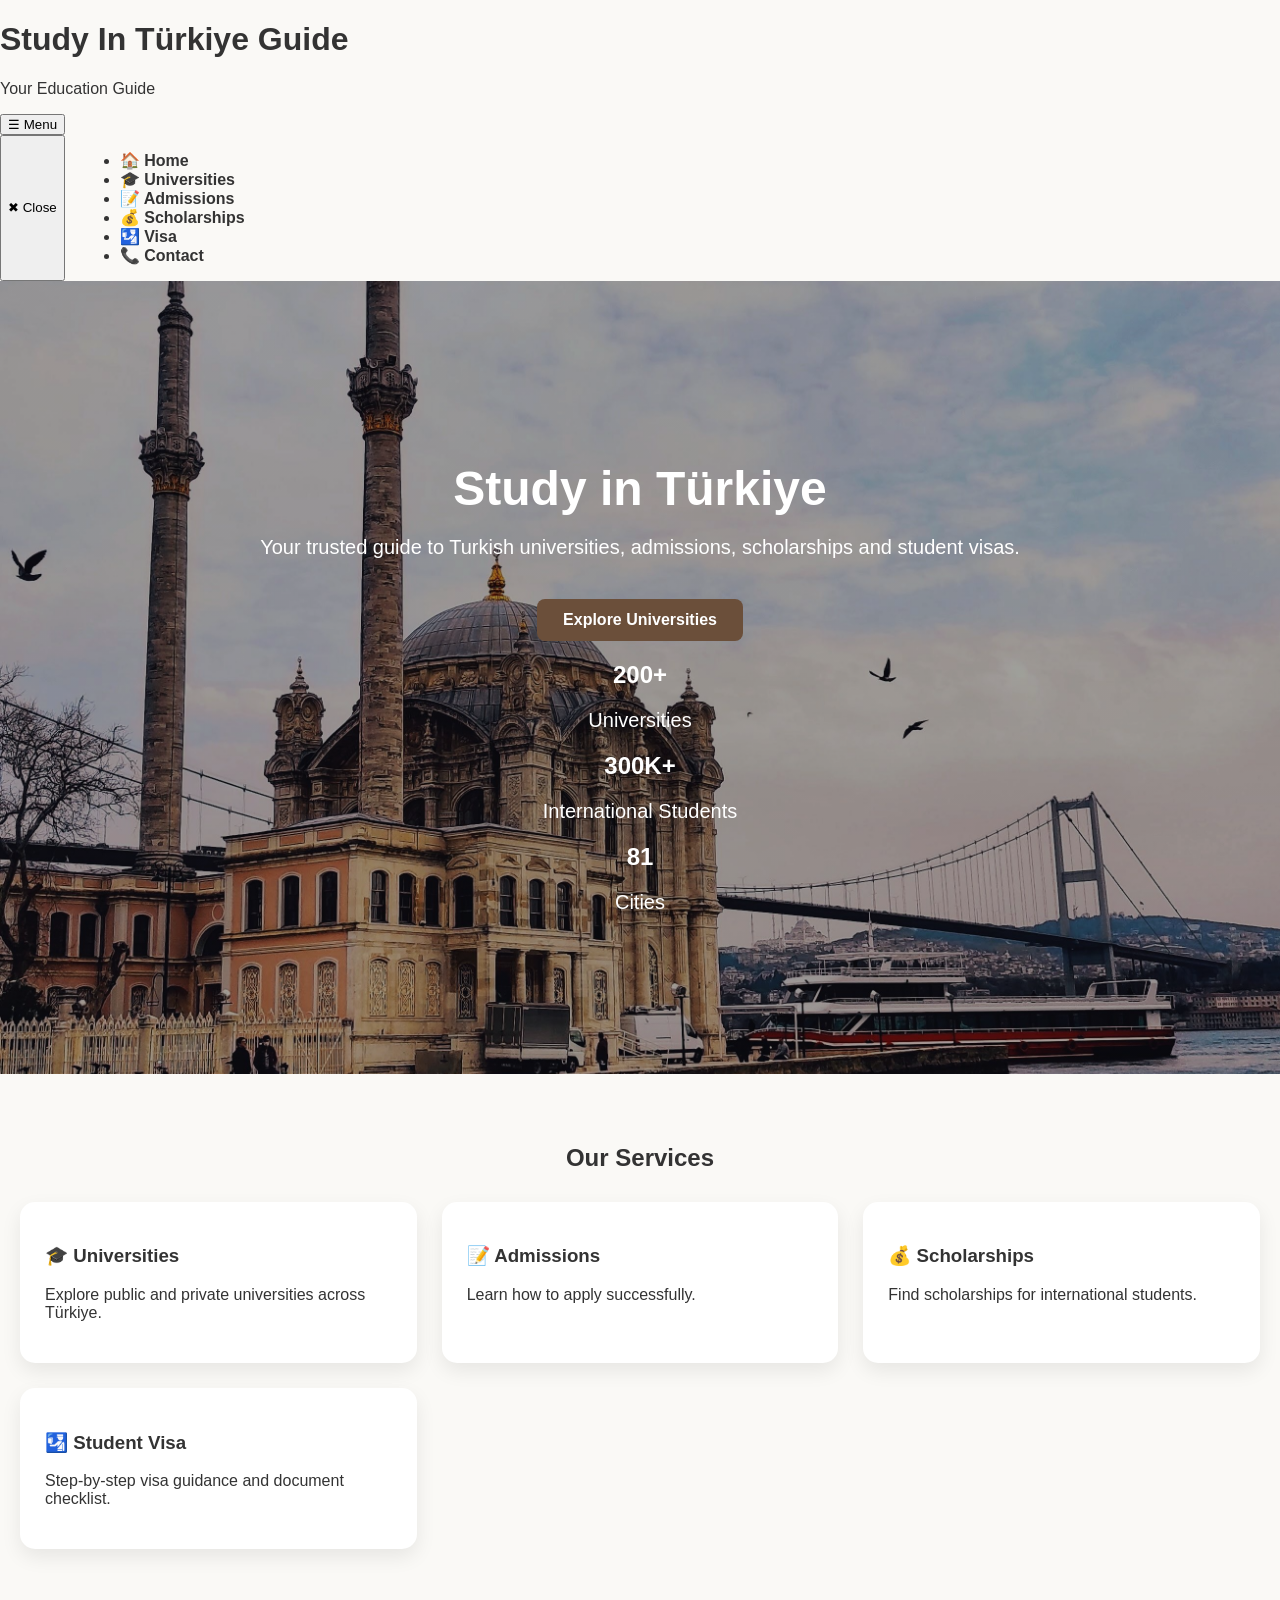
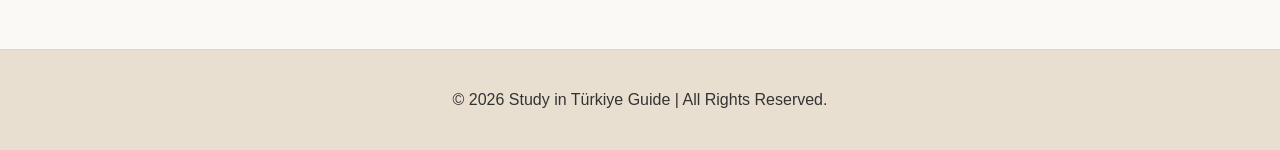
==== index.html @ 7d39969d "Enhance mobile menu toggle functionality Refactor mobile menu functionality to use event listeners f" ====
<!DOCTYPE html>
<html lang="en">
<head>
    <meta charset="UTF-8">
    <meta name="viewport" content="width=device-width, initial-scale=1.0">
    <title>Study in Türkiye Guide</title>
    <link rel="stylesheet" href="style.css">
</head>
<body>
<header class="navbar">
  <div class="nav-brand">
    <h1>Study In Türkiye Guide</h1>
    <p>Your Education Guide</p>
  </div>

  <!-- Mobile Hamburger Button -->
  <button class="menu-toggle" id="mobile-menu-open" aria-label="Open Menu">
    ☰ Menu
  </button>

  <!-- Navigation Menu -->
  <nav class="nav-menu" id="nav-menu">
    <!-- Mobile-Only Close Button -->
    <button class="close-btn" id="mobile-menu-close" aria-label="Close Menu">
      ✖ Close
    </button>

    <ul class="nav-links">
      <li><a href="#">🏠 Home</a></li>
      <li><a href="#">🎓 Universities</a></li>
      <li><a href="#">📝 Admissions</a></li>
      <li><a href="#">💰 Scholarships</a></li>
      <li><a href="#">🛂 Visa</a></li>
      <li><a href="#">📞 Contact</a></li>
    </ul>
  </nav>
</header> 

<section class="hero">
    <div class="hero-content">
        <h1>Study in Türkiye</h1>

        <p>Your trusted guide to Turkish universities, admissions, scholarships and student visas.</p>

        <a href="universities.html" class="btn">Explore Universities</a>

        <div class="stats">
            <div>
                <h2>200+</h2>
                <p>Universities</p>
            </div>

            <div>
                <h2>300K+</h2>
                <p>International Students</p>
            </div>

            <div>
                <h2>81</h2>
                <p>Cities</p>
            </div>
        </div>

    </div>
</section>

<section class="features">
    <h2>Our Services</h2>

    <div class="cards">
        <div class="card">
            <h3>🎓 Universities</h3>
            <p>Explore public and private universities across Türkiye.</p>
        </div>

        <div class="card">
            <h3>📝 Admissions</h3>
            <p>Learn how to apply successfully.</p>
        </div>

        <div class="card">
            <h3>💰 Scholarships</h3>
            <p>Find scholarships for international students.</p>
        </div>

        <div class="card">
            <h3>🛂 Student Visa</h3>
            <p>Step-by-step visa guidance and document checklist.</p>
        </div>
    </div>
</section>

<footer>
    <p>© 2026 Study in Türkiye Guide | All Rights Reserved.</p>
</footer>

<script>
  const menuOpen = document.getElementById('mobile-menu-open');
  const menuClose = document.getElementById('mobile-menu-close');
  const navMenu = document.getElementById('nav-menu');

  // Open the mobile drawer
  menuOpen.addEventListener('click', () => {
    navMenu.classList.add('active');
  });

  // Close the mobile drawer
  menuClose.addEventListener('click', () => {
    navMenu.classList.remove('active');
  });
</script>
    
    </body>
  </html>
---- style.css ----
body{
    margin:0;
    font-family:Arial, sans-serif;
    background:#FAF9F6;
    color:#333333;
}

/* Header */

<header>
    <div class="container">

        <div class="menu-icon" onclick="toggleMenu()">
            ☰
        </div>

        <h2 class="logo">Study in Türkiye Guide</h2>

    </div>

    <nav id="menu">
        <a href="index.html">Home</a>
        <a href="universities.html">Universities</a>
        <a href="admissions.html">Admissions</a>
        <a href="scholarships.html">Scholarships</a>
        <a href="visa.html">Visa</a>
        <a href="contact.html">Contact</a>
    </nav>
</header>

/* Container */
.container{
    position:relative;
    display:flex;
    align-items:center;
    height:70px;
    padding:0 20px;
}

/* Logo */
.logo{
    position:absolute;
    left:50%;
    transform:translateX(-50%);
}

.logo h2{
    margin:0;
    font-size:26px;
    color:#333;
    font-weight:bold;
    white-space:nowrap;
}

/* Navigation */

nav{
    display:flex;
    gap:15px;
    flex-wrap:wrap;
}

nav a{
    color:#333333;
    text-decoration:none;
    font-weight:bold;
    transition:0.3s;
}

nav a:hover{
    color:#8A6742;
}

/* Hero Section */

.hero{
    background:linear-gradient(rgba(0,0,0,.35), rgba(0,0,0,.35)),
               url("herojpg.jpg");
    background-size:cover;
    background-position:center;
    color:white;
    text-align:center;
    padding:140px 20px;
}

.hero h1{
    font-size:48px;
    margin-bottom:15px;
}

.hero p{
    font-size:20px;
}

/* Buttons */

.btn{
    display:inline-block;
    margin-top:20px;
    padding:12px 26px;
    background:#6B4F3A;
    color:white;
    text-decoration:none;
    border-radius:8px;
    font-weight:bold;
    transition:0.3s;
}

.btn:hover{
    background:#8A6742;
}

/* Sections */

.features{
    padding:50px 20px;
    text-align:center;
}

/* Cards */

.cards{
    display:grid;
    grid-template-columns:repeat(auto-fit, minmax(300px,1fr));
    gap:25px;
    margin-top:30px;
}

.card{
    background:white;
    padding:25px;
    border-radius:15px;
    box-shadow:0 8px 20px rgba(0,0,0,.08);
    text-align:left;
    transition:0.3s;
}

.card:hover{
    transform:translateY(-8px);
}

/* Footer */

footer{
    background:#E8DFD1;
    color:#333333;
    text-align:center;
    padding:25px;
    margin-top:50px;
    border-top:1px solid #DDD4C8;
}

/* Mobile */

@media (max-width:768px){

.container{
    flex-direction:column;
    gap:15px;
}

nav{
    justify-content:center;
}

.hero h1{
    font-size:34px;
    
}

.hero p{
    font-size:18px;
}

.cards{
    grid-template-columns:1fr;
}

header{
    background:#F5EFE6;
    padding:15px 25px;
    border-bottom:1px solid #ddd;
}
#menu{
    display:none;
    position:fixed;
    top:0;
    left:0;
    width:280px;
    height:100%;
    background:#F5EFE6;
    box-shadow:3px 0 10px rgba(0,0,0,0.2);
    padding-top:80px;
    z-index:1000;
    }

#menu a{
    display:block;
    padding:18px 25px;
    text-decoration:none;
    color:#333;
    font-size:18px;
    font-weight:bold;
    border-bottom:1px solid #ddd;
}

#menu a:hover{
    background:#EDE4D8;
}
.menu-header{
    background:#E8DFD1;
    padding:20px;
    text-align:center;
    border-bottom:1px solid #d6c9b8;
}

.menu-header h2{
    margin:0;
    font-size:22px;
    color:#333;
}

.menu-header p{
    margin-top:5px;
    font-size:14px;
    color:#666;
}
    
.show-menu{
    display:block !important;
}
.logo{
    display:flex;
    align-items:center;
    gap:12px;
}

.logo img{
    width:45px;
    height:45px;
    border-radius:50%;
}

.logo h2{
    margin:0;
    font-size:24px;
    color:#333;
    }    
 .stats{
    display:flex;
    justify-content:center;
    gap:30px;
    flex-wrap:wrap;
    margin-top:50px;
}

.stats div{
    background:rgba(255,255,255,0.9);
    padding:20px 35px;
    border-radius:12px;
    min-width:150px;
    text-align:center;
    box-shadow:0 6px 15px rgba(0,0,0,0.15);
}

.stats h2{
    margin:0;
    font-size:32px;
    color:#8A6742;
}

.stats p{
    margin-top:8px;
    color:#555;
    font-size:16px;
}   
.menu-icon{
    font-size:30px;
    cursor:pointer;
    color:#333;
    z-index:10;
}
    /* --- Base Navigation Bar --- */
.navbar {
  display: flex;
  justify-content: space-between;
  align-items: center;
  padding: 1rem 2rem;
  background-color: #ffffff;
  box-shadow: 0 2px 5px rgba(0,0,0,0.1);
}

.nav-brand h1 {
  font-size: 1.25rem;
  margin: 0;
}

.nav-brand p {
  font-size: 0.8rem;
  margin: 0;
  color: #666;
}

/* --- Desktop Styles (Default) --- */
.menu-toggle, 
.close-btn {
  display: none; /* Hide toggle controls on large screens */
}

.nav-links {
  display: flex;
  gap: 1.5rem; /* Separates the links clearly */
  list-style: none;
  margin: 0;
  padding: 0;
  white-space: nowrap;
}

.nav-links a {
  text-decoration: none;
  color: #333;
  font-weight: 500;
}

/* --- Mobile Styles (Screens <= 768px) --- */
@media (max-width: 768px) {
  .menu-toggle {
    display: block; /* Show hamburger button on mobile */
    background: none;
    border: none;
    font-size: 1.2rem;
    cursor: pointer;
  }

  .nav-menu {
    position: fixed;
    top: 0;
    right: -100%; /* Keeps menu hidden off-screen */
    width: 250px;
    height: 100vh;
    background-color: #ffffff;
    box-shadow: -2px 0 5px rgba(0,0,0,0.2);
    transition: right 0.3s ease-in-out;
    padding: 2rem 1.5rem;
    z-index: 1000;
  }

  /* When activated by JS, slide in from right */
  .nav-menu.active {
    right: 0;
  }

  .close-btn {
    display: block; /* Show close button in mobile drawer */
    background: none;
    border: none;
    font-size: 1rem;
    margin-bottom: 2rem;
    cursor: pointer;
  }

  .nav-links {
    flex-direction: column; /* Stack items vertically on mobile */
    gap: 1.5rem;
  }
      }
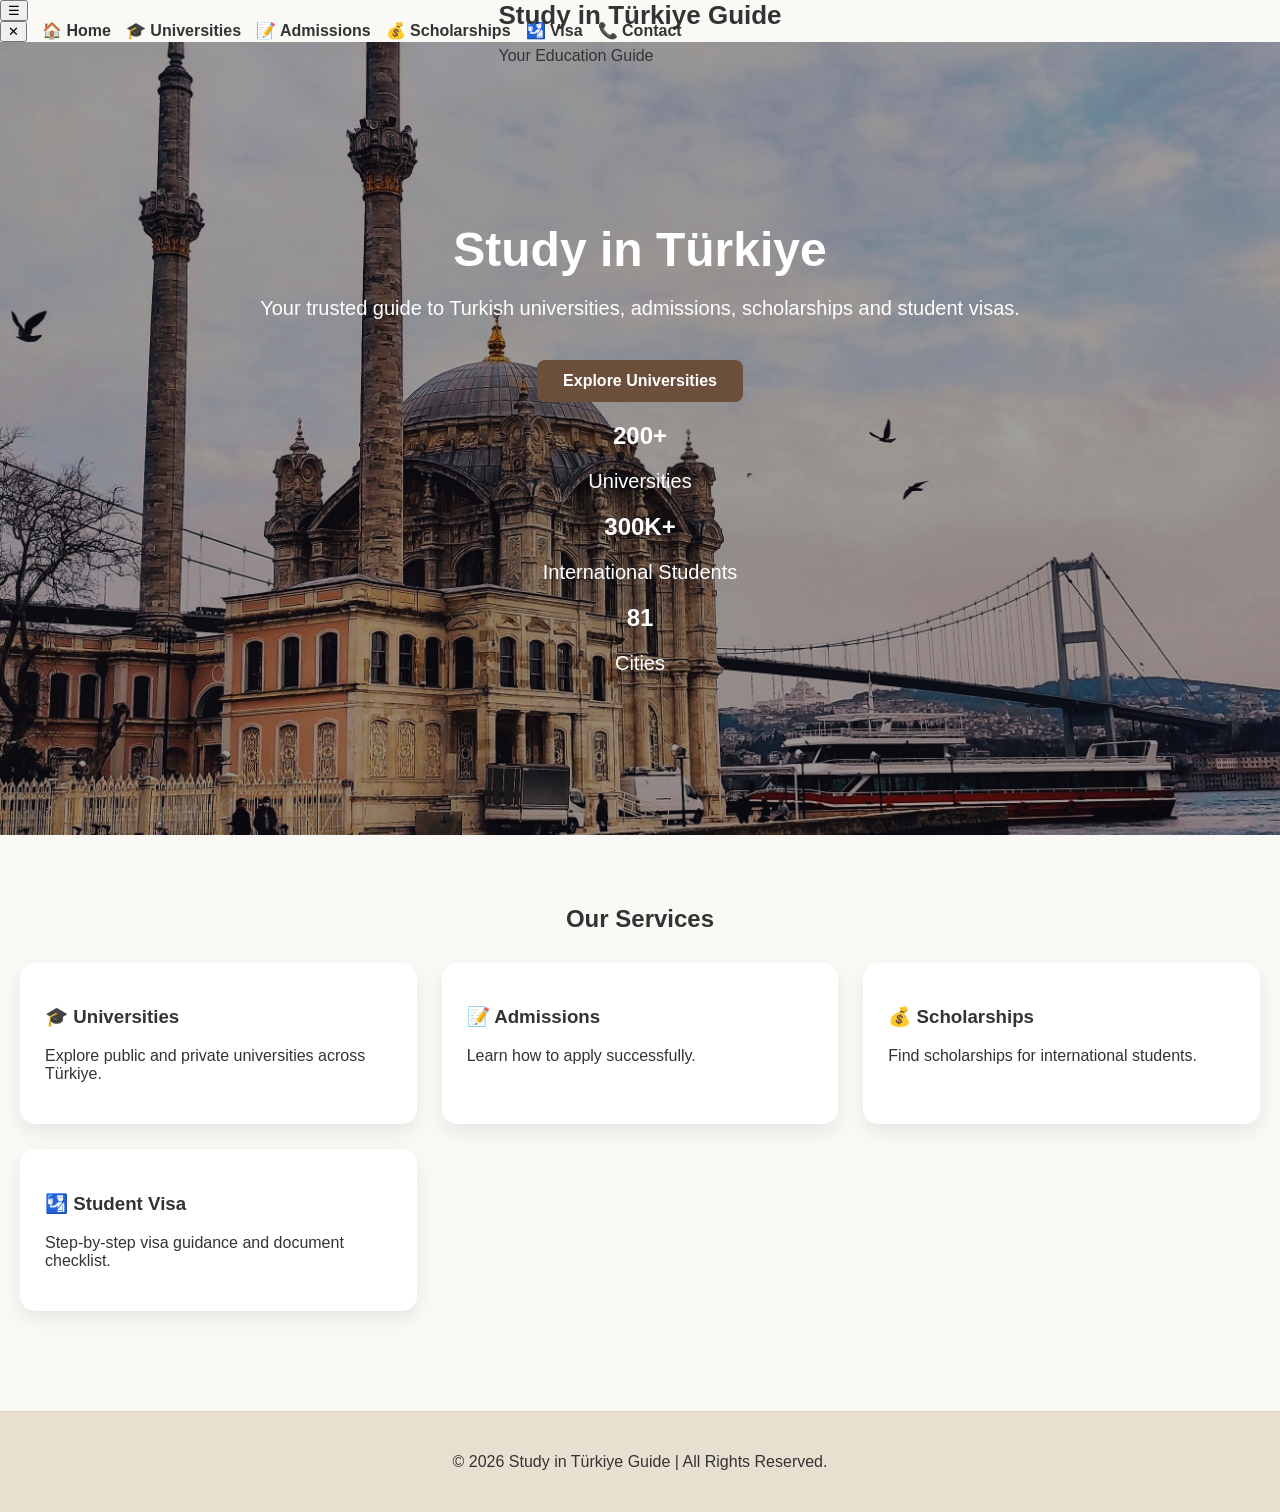
==== commit 11997593: "Refactor header and navigation structure in index.html" ====
--- a/index.html
+++ b/index.html
@@ -7,34 +7,33 @@
     <link rel="stylesheet" href="style.css">
 </head>
 <body>
-<header class="navbar">
-  <div class="nav-brand">
-    <h1>Study In Türkiye Guide</h1>
-    <p>Your Education Guide</p>
-  </div>
+<header class="header">
 
-  <!-- Mobile Hamburger Button -->
-  <button class="menu-toggle" id="mobile-menu-open" aria-label="Open Menu">
-    ☰ Menu
-  </button>
+    <div class="logo">
+        <h2>Study in Türkiye Guide</h2>
+        <p>Your Education Guide</p>
+    </div>
 
-  <!-- Navigation Menu -->
-  <nav class="nav-menu" id="nav-menu">
-    <!-- Mobile-Only Close Button -->
-    <button class="close-btn" id="mobile-menu-close" aria-label="Close Menu">
-      ✖ Close
+    <button class="menu-btn" id="menuBtn">
+        ☰
     </button>
 
-    <ul class="nav-links">
-      <li><a href="#">🏠 Home</a></li>
-      <li><a href="#">🎓 Universities</a></li>
-      <li><a href="#">📝 Admissions</a></li>
-      <li><a href="#">💰 Scholarships</a></li>
-      <li><a href="#">🛂 Visa</a></li>
-      <li><a href="#">📞 Contact</a></li>
-    </ul>
-  </nav>
-</header> 
+    <nav class="navbar" id="navbar">
+
+        <button class="close-btn" id="closeBtn">
+            ✕
+        </button>
+
+        <a href="index.html">🏠 Home</a>
+        <a href="universities.html">🎓 Universities</a>
+        <a href="admissions.html">📝 Admissions</a>
+        <a href="scholarships.html">💰 Scholarships</a>
+        <a href="visa.html">🛂 Visa</a>
+        <a href="contact.html">📞 Contact</a>
+
+    </nav>
+
+</header>
 
 <section class="hero">
     <div class="hero-content">
--- a/style.css
+++ b/style.css
@@ -332,18 +332,34 @@
     cursor: pointer;
   }
 
-  .nav-menu {
-    position: fixed;
-    top: 0;
-    right: -100%; /* Keeps menu hidden off-screen */
-    width: 250px;
-    height: 100vh;
-    background-color: #ffffff;
-    box-shadow: -2px 0 5px rgba(0,0,0,0.2);
-    transition: right 0.3s ease-in-out;
-    padding: 2rem 1.5rem;
-    z-index: 1000;
-  }
+/* Desktop */
+.nav-menu{
+    display:flex;
+    align-items:center;
+}
+
+/* Mobile */
+@media (max-width:768px){
+
+    .nav-menu{
+        position:fixed;
+        top:0;
+        right:-100%;
+        width:250px;
+        height:100vh;
+        background:#fff;
+        box-shadow:-2px 0 10px rgba(0,0,0,.2);
+        transition:.3s;
+        padding:2rem 1.5rem;
+        z-index:1000;
+        display:block;
+    }
+
+    .nav-menu.active{
+        right:0;
+    }
+
+}
 
   /* When activated by JS, slide in from right */
   .nav-menu.active {
@@ -364,4 +380,46 @@
     gap: 1.5rem;
   }
       }
-    
+ /* Desktop Navigation */
+@media (min-width: 769px){
+
+    .menu-icon{
+        display:none;
+    }
+
+    #menu{
+        display:flex !important;
+        position:static;
+        width:auto;
+        height:auto;
+        background:none;
+        box-shadow:none;
+        padding:0;
+        gap:25px;
+        align-items:center;
+    }
+
+    #menu a{
+        border:none;
+        padding:10px;
+    }
+
+    .menu-header{
+        display:none;
+    }
+}   
+
+/* ---------- Navigation Reset ---------- */
+.nav-links{
+    list-style:none;
+    margin:0;
+    padding:0;
+}
+
+.nav-links li{
+    list-style:none;
+}
+
+.nav-links a{
+    text-decoration:none;
+                             }    
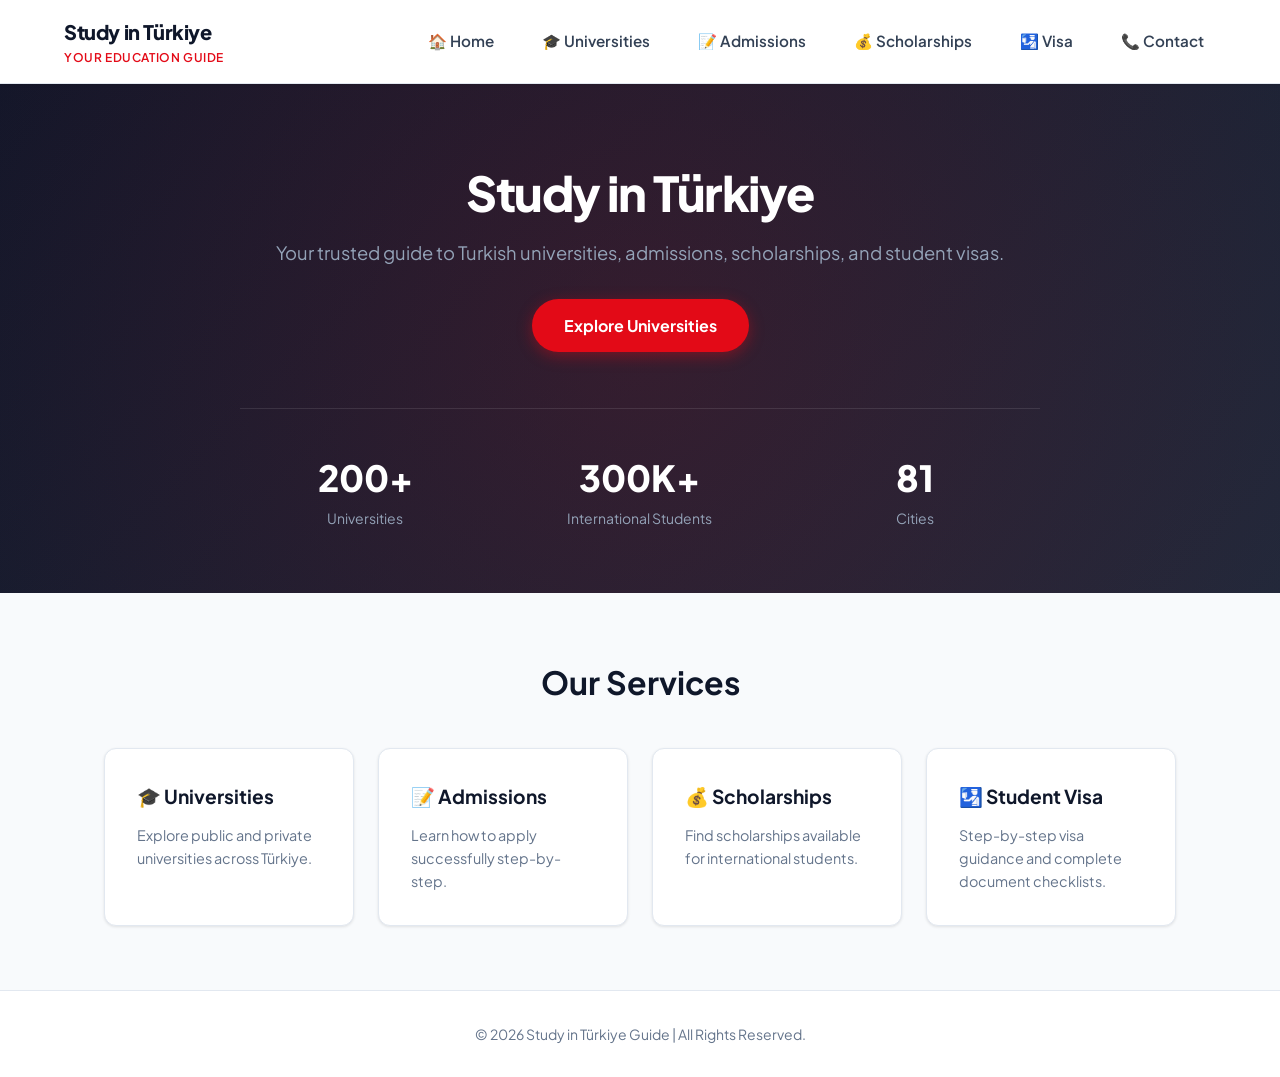
==== commit 23732499: "Enhance index.html with styles and content updates Updated various text content and added Google Fon" ====
--- a/index.html
+++ b/index.html
@@ -4,23 +4,300 @@
     <meta charset="UTF-8">
     <meta name="viewport" content="width=device-width, initial-scale=1.0">
     <title>Study in Türkiye Guide</title>
-    <link rel="stylesheet" href="style.css">
+    <link rel="preconnect" href="https://fonts.googleapis.com">
+    <link rel="preconnect" href="https://fonts.gstatic.com" crossorigin>
+    <link href="https://fonts.googleapis.com/css2?family=Plus+Jakarta+Sans:wght@400;500;600;700;800&display=swap" rel="stylesheet">
+    
+    <style>
+        :root {
+            --primary: #E30A17; /* Türkiye Red Accent */
+            --primary-hover: #C10813;
+            --dark: #0F172A;
+            --light-bg: #F8FAFC;
+            --white: #FFFFFF;
+            --text-main: #334155;
+            --text-muted: #64748B;
+            --border: #E2E8F0;
+            --shadow-sm: 0 1px 3px rgba(0,0,0,0.1);
+            --shadow-md: 0 10px 25px -5px rgba(0,0,0,0.08);
+            --radius: 12px;
+            --transition: all 0.3s cubic-bezier(0.4, 0, 0.2, 1);
+        }
+
+        * {
+            margin: 0;
+            padding: 0;
+            box-sizing: border-box;
+            font-family: 'Plus Jakarta Sans', sans-serif;
+        }
+
+        body {
+            background-color: var(--light-bg);
+            color: var(--text-main);
+            line-height: 1.6;
+        }
+
+        /* --- Header & Navigation --- */
+        .header {
+            position: sticky;
+            top: 0;
+            z-index: 1000;
+            background: rgba(255, 255, 255, 0.95);
+            backdrop-filter: blur(8px);
+            border-bottom: 1px solid var(--border);
+            display: flex;
+            justify-content: space-between;
+            align-items: center;
+            padding: 1rem 5%;
+            box-shadow: var(--shadow-sm);
+        }
+
+        .logo h2 {
+            font-size: 1.25rem;
+            font-weight: 800;
+            color: var(--dark);
+            letter-spacing: -0.02em;
+        }
+
+        .logo p {
+            font-size: 0.75rem;
+            color: var(--primary);
+            font-weight: 600;
+            text-transform: uppercase;
+            letter-spacing: 0.05em;
+        }
+
+        .navbar {
+            display: flex;
+            align-items: center;
+            gap: 1.5rem;
+        }
+
+        .navbar a {
+            text-decoration: none;
+            color: var(--text-main);
+            font-weight: 600;
+            font-size: 0.95rem;
+            transition: var(--transition);
+            padding: 0.5rem 0.75rem;
+            border-radius: 8px;
+        }
+
+        .navbar a:hover {
+            color: var(--primary);
+            background-color: rgba(227, 10, 23, 0.05);
+        }
+
+        .menu-btn, .close-btn {
+            display: none;
+            background: none;
+            border: none;
+            font-size: 1.5rem;
+            color: var(--dark);
+            cursor: pointer;
+        }
+
+        /* --- Hero Section --- */
+        .hero {
+            background: linear-gradient(135deg, #0F172A 0%, #1E293B 100%);
+            color: var(--white);
+            padding: 5rem 5% 4rem;
+            text-align: center;
+            position: relative;
+            overflow: hidden;
+        }
+
+        .hero::before {
+            content: '';
+            position: absolute;
+            top: -50%;
+            left: -50%;
+            width: 200%;
+            height: 200%;
+            background: radial-gradient(circle, rgba(227, 10, 23, 0.15) 0%, transparent 60%);
+            pointer-events: none;
+        }
+
+        .hero-content {
+            max-width: 800px;
+            margin: 0 auto;
+            position: relative;
+            z-index: 1;
+        }
+
+        .hero h1 {
+            font-size: 3rem;
+            font-weight: 800;
+            line-height: 1.2;
+            margin-bottom: 1rem;
+            letter-spacing: -0.03em;
+        }
+
+        .hero p {
+            font-size: 1.15rem;
+            color: #94A3B8;
+            margin-bottom: 2rem;
+        }
+
+        .btn {
+            display: inline-block;
+            background-color: var(--primary);
+            color: var(--white);
+            font-weight: 700;
+            padding: 0.85rem 2rem;
+            border-radius: 50px;
+            text-decoration: none;
+            transition: var(--transition);
+            box-shadow: 0 4px 15px rgba(227, 10, 23, 0.4);
+        }
+
+        .btn:hover {
+            background-color: var(--primary-hover);
+            transform: translateY(-2px);
+            box-shadow: 0 6px 20px rgba(227, 10, 23, 0.6);
+        }
+
+        .stats {
+            display: grid;
+            grid-template-columns: repeat(3, 1fr);
+            gap: 1.5rem;
+            margin-top: 3.5rem;
+            padding-top: 2.5rem;
+            border-top: 1px solid rgba(255, 255, 255, 0.1);
+        }
+
+        .stats h2 {
+            font-size: 2.25rem;
+            font-weight: 800;
+            color: var(--white);
+        }
+
+        .stats p {
+            font-size: 0.875rem;
+            color: #94A3B8;
+            margin-bottom: 0;
+        }
+
+        /* --- Services Section --- */
+        .features {
+            padding: 4rem 5%;
+            max-width: 1200px;
+            margin: 0 auto;
+        }
+
+        .features h2 {
+            text-align: center;
+            font-size: 2rem;
+            font-weight: 700;
+            color: var(--dark);
+            margin-bottom: 2.5rem;
+        }
+
+        .cards {
+            display: grid;
+            grid-template-columns: repeat(auto-fit, minmax(240px, 1fr));
+            gap: 1.5rem;
+        }
+
+        .card {
+            background: var(--white);
+            padding: 2rem;
+            border-radius: var(--radius);
+            border: 1px solid var(--border);
+            box-shadow: var(--shadow-sm);
+            transition: var(--transition);
+        }
+
+        .card:hover {
+            transform: translateY(-5px);
+            box-shadow: var(--shadow-md);
+            border-color: rgba(227, 10, 23, 0.2);
+        }
+
+        .card h3 {
+            font-size: 1.2rem;
+            color: var(--dark);
+            margin-bottom: 0.75rem;
+        }
+
+        .card p {
+            font-size: 0.9rem;
+            color: var(--text-muted);
+        }
+
+        /* --- Footer --- */
+        footer {
+            text-align: center;
+            padding: 2rem 5%;
+            background: var(--white);
+            border-top: 1px solid var(--border);
+            color: var(--text-muted);
+            font-size: 0.875rem;
+        }
+
+        /* --- Mobile Responsive Layout --- */
+        @media (max-width: 768px) {
+            .menu-btn {
+                display: block;
+            }
+
+            .navbar {
+                position: fixed;
+                top: 0;
+                right: -100%;
+                width: 75%;
+                max-width: 300px;
+                height: 100vh;
+                background: var(--white);
+                flex-direction: column;
+                align-items: flex-start;
+                padding: 5rem 2rem 2rem;
+                box-shadow: -5px 0 25px rgba(0,0,0,0.15);
+                transition: var(--transition);
+                z-index: 1001;
+            }
+
+            .navbar.active {
+                right: 0;
+            }
+
+            .close-btn {
+                display: block;
+                position: absolute;
+                top: 1.25rem;
+                right: 1.25rem;
+            }
+
+            .navbar a {
+                width: 100%;
+                font-size: 1.05rem;
+            }
+
+            .hero h1 {
+                font-size: 2.2rem;
+            }
+
+            .stats {
+                grid-template-columns: 1fr;
+                gap: 1.5rem;
+            }
+        }
+    </style>
 </head>
 <body>
+
 <header class="header">
-
     <div class="logo">
-        <h2>Study in Türkiye Guide</h2>
+        <h2>Study in Türkiye</h2>
         <p>Your Education Guide</p>
     </div>
 
-    <button class="menu-btn" id="menuBtn">
+    <button class="menu-btn" id="menuBtn" aria-label="Open Navigation Menu">
         ☰
     </button>
 
     <nav class="navbar" id="navbar">
-
-        <button class="close-btn" id="closeBtn">
+        <button class="close-btn" id="closeBtn" aria-label="Close Navigation Menu">
             ✕
         </button>
 
@@ -30,17 +307,13 @@
         <a href="scholarships.html">💰 Scholarships</a>
         <a href="visa.html">🛂 Visa</a>
         <a href="contact.html">📞 Contact</a>
-
     </nav>
-
 </header>
 
 <section class="hero">
     <div class="hero-content">
         <h1>Study in Türkiye</h1>
-
-        <p>Your trusted guide to Turkish universities, admissions, scholarships and student visas.</p>
-
+        <p>Your trusted guide to Turkish universities, admissions, scholarships, and student visas.</p>
         <a href="universities.html" class="btn">Explore Universities</a>
 
         <div class="stats">
@@ -48,18 +321,15 @@
                 <h2>200+</h2>
                 <p>Universities</p>
             </div>
-
             <div>
                 <h2>300K+</h2>
                 <p>International Students</p>
             </div>
-
             <div>
                 <h2>81</h2>
                 <p>Cities</p>
             </div>
         </div>
-
     </div>
 </section>
 
@@ -74,17 +344,17 @@
 
         <div class="card">
             <h3>📝 Admissions</h3>
-            <p>Learn how to apply successfully.</p>
+            <p>Learn how to apply successfully step-by-step.</p>
         </div>
 
         <div class="card">
             <h3>💰 Scholarships</h3>
-            <p>Find scholarships for international students.</p>
+            <p>Find scholarships available for international students.</p>
         </div>
 
         <div class="card">
             <h3>🛂 Student Visa</h3>
-            <p>Step-by-step visa guidance and document checklist.</p>
+            <p>Step-by-step visa guidance and complete document checklists.</p>
         </div>
     </div>
 </section>
@@ -94,20 +364,19 @@
 </footer>
 
 <script>
-  const menuOpen = document.getElementById('mobile-menu-open');
-  const menuClose = document.getElementById('mobile-menu-close');
-  const navMenu = document.getElementById('nav-menu');
-
-  // Open the mobile drawer
-  menuOpen.addEventListener('click', () => {
-    navMenu.classList.add('active');
-  });
-
-  // Close the mobile drawer
-  menuClose.addEventListener('click', () => {
-    navMenu.classList.remove('active');
-  });
+const menuBtn = document.getElementById("menuBtn");
+const closeBtn = document.getElementById("closeBtn");
+const navbar = document.getElementById("navbar");
+
+menuBtn.addEventListener("click", () => {
+    navbar.classList.add("active");
+});
+
+closeBtn.addEventListener("click", () => {
+    navbar.classList.remove("active");
+});
 </script>
+
+</body>
+    </html>
     
-    </body>
-  </html>
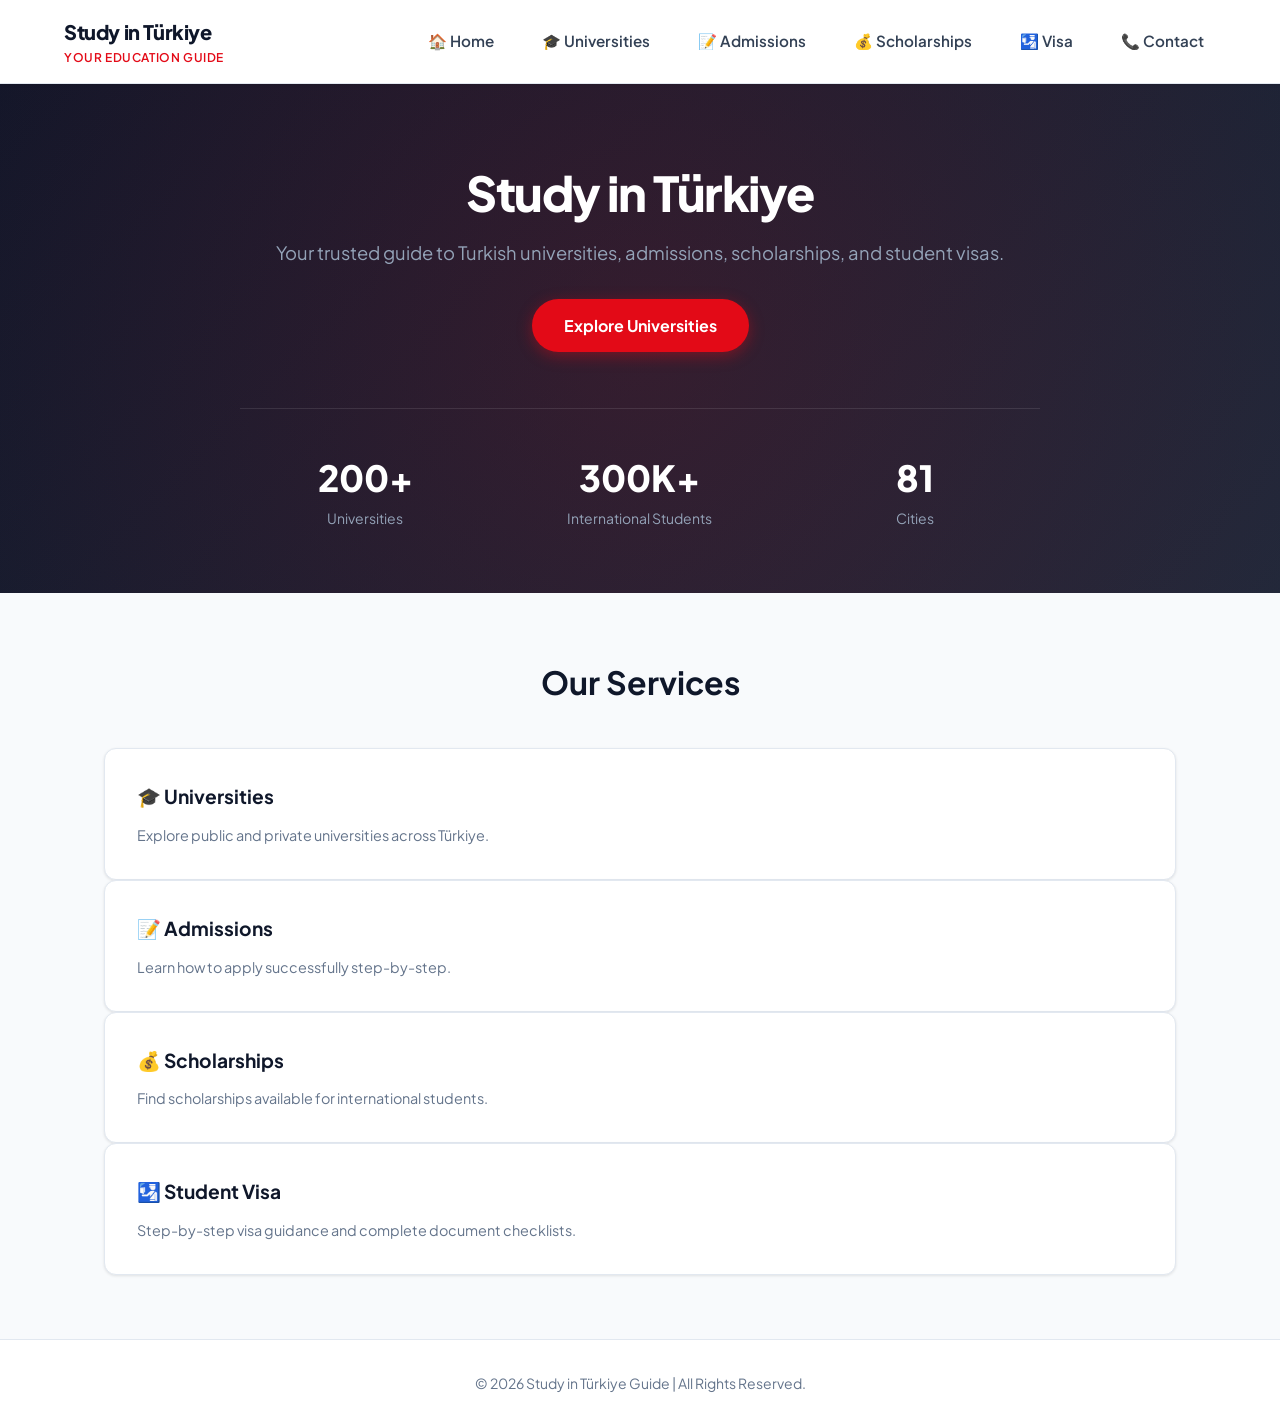
==== commit 9c87f318: "Add roadmap section for education journey to Türkiye Added a roadmap section outlining the 4-step jo" ====
--- a/index.html
+++ b/index.html
@@ -193,6 +193,38 @@
             margin-bottom: 2.5rem;
         }
 
+        <section class="roadmap-section">
+    <h2>Your 4-Step Journey to Türkiye</h2>
+    <p class="section-subtitle">A clear, straightforward path to starting your education abroad.</p>
+
+    <div class="roadmap-grid">
+        <div class="step-card active" onclick="selectStep(this)">
+            <div class="step-badge">Step 1</div>
+            <h3>Explore & Choose</h3>
+            <p>Browse 200+ public and private universities to find the perfect degree program and location for your goals.</p>
+        </div>
+
+        <div class="step-card" onclick="selectStep(this)">
+            <div class="step-badge">Step 2</div>
+            <h3>Prepare & Apply</h3>
+            <p>Gather your transcripts, language scores, and passport to submit a strong, complete application.</p>
+        </div>
+
+        <div class="step-card" onclick="selectStep(this)">
+            <div class="step-badge">Step 3</div>
+            <h3>Get Your Visa</h3>
+            <p>Receive your official acceptance letter and apply for a Turkish Student Visa at your local embassy.</p>
+        </div>
+
+        <div class="step-card" onclick="selectStep(this)">
+            <div class="step-badge">Step 4</div>
+            <h3>Arrive & Settle</h3>
+            <p>Fly to Türkiye, complete university registration, secure your student residence permit, and begin!</p>
+        </div>
+    </div>
+</section>
+        
+
         .cards {
             display: grid;
             grid-template-columns: repeat(auto-fit, minmax(240px, 1fr));
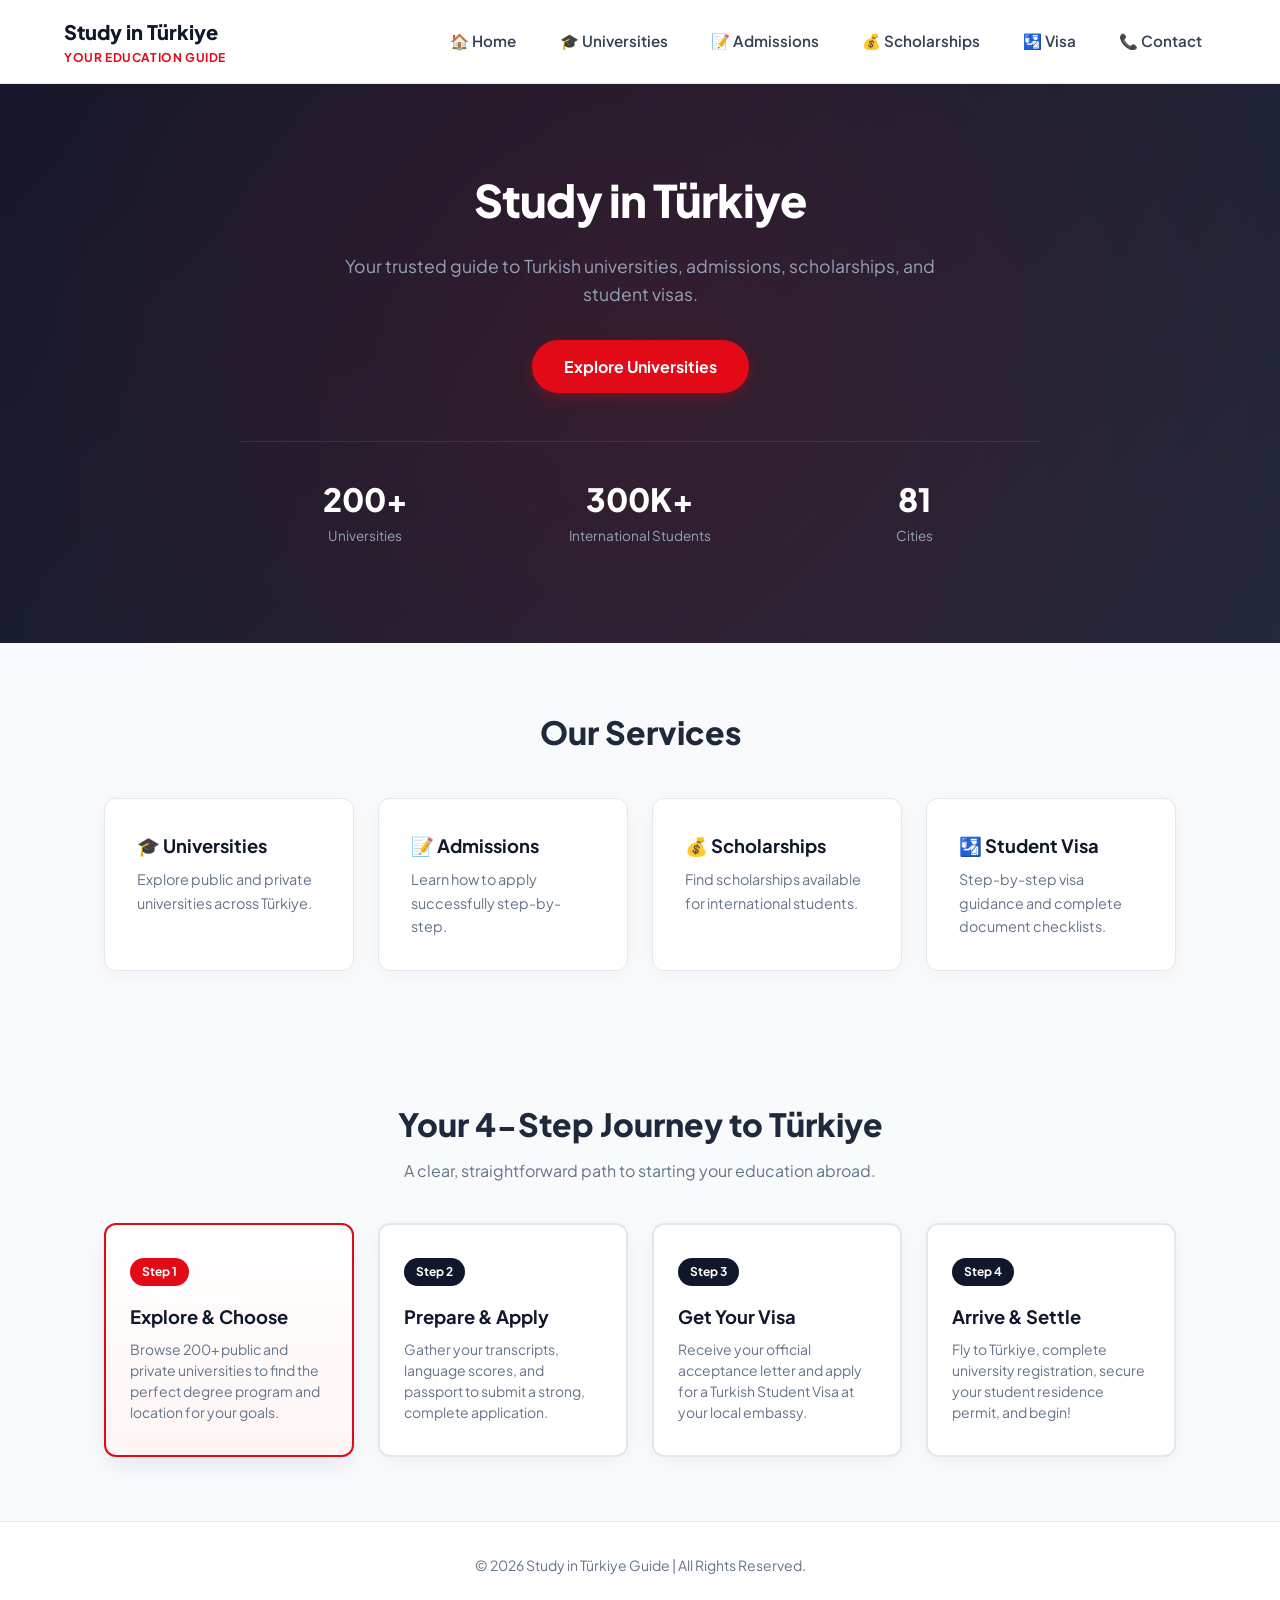
==== commit ac535df3: "Clean up HTML and move all styles to external CSS for responsive design" ====
--- a/index.html
+++ b/index.html
@@ -7,314 +7,7 @@
     <link rel="preconnect" href="https://fonts.googleapis.com">
     <link rel="preconnect" href="https://fonts.gstatic.com" crossorigin>
     <link href="https://fonts.googleapis.com/css2?family=Plus+Jakarta+Sans:wght@400;500;600;700;800&display=swap" rel="stylesheet">
-    
-    <style>
-        :root {
-            --primary: #E30A17; /* Türkiye Red Accent */
-            --primary-hover: #C10813;
-            --dark: #0F172A;
-            --light-bg: #F8FAFC;
-            --white: #FFFFFF;
-            --text-main: #334155;
-            --text-muted: #64748B;
-            --border: #E2E8F0;
-            --shadow-sm: 0 1px 3px rgba(0,0,0,0.1);
-            --shadow-md: 0 10px 25px -5px rgba(0,0,0,0.08);
-            --radius: 12px;
-            --transition: all 0.3s cubic-bezier(0.4, 0, 0.2, 1);
-        }
-
-        * {
-            margin: 0;
-            padding: 0;
-            box-sizing: border-box;
-            font-family: 'Plus Jakarta Sans', sans-serif;
-        }
-
-        body {
-            background-color: var(--light-bg);
-            color: var(--text-main);
-            line-height: 1.6;
-        }
-
-        /* --- Header & Navigation --- */
-        .header {
-            position: sticky;
-            top: 0;
-            z-index: 1000;
-            background: rgba(255, 255, 255, 0.95);
-            backdrop-filter: blur(8px);
-            border-bottom: 1px solid var(--border);
-            display: flex;
-            justify-content: space-between;
-            align-items: center;
-            padding: 1rem 5%;
-            box-shadow: var(--shadow-sm);
-        }
-
-        .logo h2 {
-            font-size: 1.25rem;
-            font-weight: 800;
-            color: var(--dark);
-            letter-spacing: -0.02em;
-        }
-
-        .logo p {
-            font-size: 0.75rem;
-            color: var(--primary);
-            font-weight: 600;
-            text-transform: uppercase;
-            letter-spacing: 0.05em;
-        }
-
-        .navbar {
-            display: flex;
-            align-items: center;
-            gap: 1.5rem;
-        }
-
-        .navbar a {
-            text-decoration: none;
-            color: var(--text-main);
-            font-weight: 600;
-            font-size: 0.95rem;
-            transition: var(--transition);
-            padding: 0.5rem 0.75rem;
-            border-radius: 8px;
-        }
-
-        .navbar a:hover {
-            color: var(--primary);
-            background-color: rgba(227, 10, 23, 0.05);
-        }
-
-        .menu-btn, .close-btn {
-            display: none;
-            background: none;
-            border: none;
-            font-size: 1.5rem;
-            color: var(--dark);
-            cursor: pointer;
-        }
-
-        /* --- Hero Section --- */
-        .hero {
-            background: linear-gradient(135deg, #0F172A 0%, #1E293B 100%);
-            color: var(--white);
-            padding: 5rem 5% 4rem;
-            text-align: center;
-            position: relative;
-            overflow: hidden;
-        }
-
-        .hero::before {
-            content: '';
-            position: absolute;
-            top: -50%;
-            left: -50%;
-            width: 200%;
-            height: 200%;
-            background: radial-gradient(circle, rgba(227, 10, 23, 0.15) 0%, transparent 60%);
-            pointer-events: none;
-        }
-
-        .hero-content {
-            max-width: 800px;
-            margin: 0 auto;
-            position: relative;
-            z-index: 1;
-        }
-
-        .hero h1 {
-            font-size: 3rem;
-            font-weight: 800;
-            line-height: 1.2;
-            margin-bottom: 1rem;
-            letter-spacing: -0.03em;
-        }
-
-        .hero p {
-            font-size: 1.15rem;
-            color: #94A3B8;
-            margin-bottom: 2rem;
-        }
-
-        .btn {
-            display: inline-block;
-            background-color: var(--primary);
-            color: var(--white);
-            font-weight: 700;
-            padding: 0.85rem 2rem;
-            border-radius: 50px;
-            text-decoration: none;
-            transition: var(--transition);
-            box-shadow: 0 4px 15px rgba(227, 10, 23, 0.4);
-        }
-
-        .btn:hover {
-            background-color: var(--primary-hover);
-            transform: translateY(-2px);
-            box-shadow: 0 6px 20px rgba(227, 10, 23, 0.6);
-        }
-
-        .stats {
-            display: grid;
-            grid-template-columns: repeat(3, 1fr);
-            gap: 1.5rem;
-            margin-top: 3.5rem;
-            padding-top: 2.5rem;
-            border-top: 1px solid rgba(255, 255, 255, 0.1);
-        }
-
-        .stats h2 {
-            font-size: 2.25rem;
-            font-weight: 800;
-            color: var(--white);
-        }
-
-        .stats p {
-            font-size: 0.875rem;
-            color: #94A3B8;
-            margin-bottom: 0;
-        }
-
-        /* --- Services Section --- */
-        .features {
-            padding: 4rem 5%;
-            max-width: 1200px;
-            margin: 0 auto;
-        }
-
-        .features h2 {
-            text-align: center;
-            font-size: 2rem;
-            font-weight: 700;
-            color: var(--dark);
-            margin-bottom: 2.5rem;
-        }
-
-        <section class="roadmap-section">
-    <h2>Your 4-Step Journey to Türkiye</h2>
-    <p class="section-subtitle">A clear, straightforward path to starting your education abroad.</p>
-
-    <div class="roadmap-grid">
-        <div class="step-card active" onclick="selectStep(this)">
-            <div class="step-badge">Step 1</div>
-            <h3>Explore & Choose</h3>
-            <p>Browse 200+ public and private universities to find the perfect degree program and location for your goals.</p>
-        </div>
-
-        <div class="step-card" onclick="selectStep(this)">
-            <div class="step-badge">Step 2</div>
-            <h3>Prepare & Apply</h3>
-            <p>Gather your transcripts, language scores, and passport to submit a strong, complete application.</p>
-        </div>
-
-        <div class="step-card" onclick="selectStep(this)">
-            <div class="step-badge">Step 3</div>
-            <h3>Get Your Visa</h3>
-            <p>Receive your official acceptance letter and apply for a Turkish Student Visa at your local embassy.</p>
-        </div>
-
-        <div class="step-card" onclick="selectStep(this)">
-            <div class="step-badge">Step 4</div>
-            <h3>Arrive & Settle</h3>
-            <p>Fly to Türkiye, complete university registration, secure your student residence permit, and begin!</p>
-        </div>
-    </div>
-</section>
-        
-
-        .cards {
-            display: grid;
-            grid-template-columns: repeat(auto-fit, minmax(240px, 1fr));
-            gap: 1.5rem;
-        }
-
-        .card {
-            background: var(--white);
-            padding: 2rem;
-            border-radius: var(--radius);
-            border: 1px solid var(--border);
-            box-shadow: var(--shadow-sm);
-            transition: var(--transition);
-        }
-
-        .card:hover {
-            transform: translateY(-5px);
-            box-shadow: var(--shadow-md);
-            border-color: rgba(227, 10, 23, 0.2);
-        }
-
-        .card h3 {
-            font-size: 1.2rem;
-            color: var(--dark);
-            margin-bottom: 0.75rem;
-        }
-
-        .card p {
-            font-size: 0.9rem;
-            color: var(--text-muted);
-        }
-
-        /* --- Footer --- */
-        footer {
-            text-align: center;
-            padding: 2rem 5%;
-            background: var(--white);
-            border-top: 1px solid var(--border);
-            color: var(--text-muted);
-            font-size: 0.875rem;
-        }
-
-        /* --- Mobile Responsive Layout --- */
-        @media (max-width: 768px) {
-            .menu-btn {
-                display: block;
-            }
-
-            .navbar {
-                position: fixed;
-                top: 0;
-                right: -100%;
-                width: 75%;
-                max-width: 300px;
-                height: 100vh;
-                background: var(--white);
-                flex-direction: column;
-                align-items: flex-start;
-                padding: 5rem 2rem 2rem;
-                box-shadow: -5px 0 25px rgba(0,0,0,0.15);
-                transition: var(--transition);
-                z-index: 1001;
-            }
-
-            .navbar.active {
-                right: 0;
-            }
-
-            .close-btn {
-                display: block;
-                position: absolute;
-                top: 1.25rem;
-                right: 1.25rem;
-            }
-
-            .navbar a {
-                width: 100%;
-                font-size: 1.05rem;
-            }
-
-            .hero h1 {
-                font-size: 2.2rem;
-            }
-
-            .stats {
-                grid-template-columns: 1fr;
-                gap: 1.5rem;
-            }
-        }
-    </style>
+    <link rel="stylesheet" href="style.css">
 </head>
 <body>
 
@@ -391,6 +84,37 @@
     </div>
 </section>
 
+<section class="roadmap-section">
+    <h2>Your 4-Step Journey to Türkiye</h2>
+    <p class="section-subtitle">A clear, straightforward path to starting your education abroad.</p>
+
+    <div class="roadmap-grid">
+        <div class="step-card active" onclick="selectStep(this)">
+            <div class="step-badge">Step 1</div>
+            <h3>Explore & Choose</h3>
+            <p>Browse 200+ public and private universities to find the perfect degree program and location for your goals.</p>
+        </div>
+
+        <div class="step-card" onclick="selectStep(this)">
+            <div class="step-badge">Step 2</div>
+            <h3>Prepare & Apply</h3>
+            <p>Gather your transcripts, language scores, and passport to submit a strong, complete application.</p>
+        </div>
+
+        <div class="step-card" onclick="selectStep(this)">
+            <div class="step-badge">Step 3</div>
+            <h3>Get Your Visa</h3>
+            <p>Receive your official acceptance letter and apply for a Turkish Student Visa at your local embassy.</p>
+        </div>
+
+        <div class="step-card" onclick="selectStep(this)">
+            <div class="step-badge">Step 4</div>
+            <h3>Arrive & Settle</h3>
+            <p>Fly to Türkiye, complete university registration, secure your student residence permit, and begin!</p>
+        </div>
+    </div>
+</section>
+
 <footer>
     <p>© 2026 Study in Türkiye Guide | All Rights Reserved.</p>
 </footer>
@@ -407,8 +131,13 @@
 closeBtn.addEventListener("click", () => {
     navbar.classList.remove("active");
 });
+
+function selectStep(element) {
+    const cards = document.querySelectorAll('.step-card');
+    cards.forEach(card => card.classList.remove('active'));
+    element.classList.add('active');
+}
 </script>
 
 </body>
-    </html>
-    
+</html>
--- a/style.css
+++ b/style.css
@@ -0,0 +1,711 @@
+/* ==========================================
+   STUDY IN TÜRKIYE - UNIFORM COLOR SYSTEM
+   ========================================== */
+
+:root {
+    /* Brand Colors */
+    --primary-red: #E30A17;        /* Türkiye Accent */
+    --primary-red-hover: #C10813;  /* Button Hover */
+    --navy-dark: #0F172A;          /* Trust Base */
+    --navy-heading: #1E293B;       /* Section Headings */
+    
+    /* Neutral & Background Colors */
+    --bg-main: #F8FAFC;            /* Clean Page BG */
+    --bg-card: #FFFFFF;            /* Card / Container BG */
+    --border-light: #E2E8F0;       /* Divider Lines */
+    
+    /* Typography Colors */
+    --text-primary: #334155;        /* Main Body Text */
+    --text-secondary: #64748B;      /* Subtitles & Descriptions */
+    --text-white: #FFFFFF;
+    
+    /* Shadows & Effects */
+    --shadow-soft: 0 4px 20px -2px rgba(15, 23, 42, 0.05);
+    --shadow-hover: 0 10px 25px -5px rgba(15, 23, 42, 0.1);
+    --transition: all 0.25s cubic-bezier(0.4, 0, 0.2, 1);
+}
+
+/* --- Global Reset --- */
+* {
+    margin: 0;
+    padding: 0;
+    box-sizing: border-box;
+    font-family: 'Plus Jakarta Sans', -apple-system, BlinkMacSystemFont, 'Segoe UI', Roboto, sans-serif;
+}
+
+body {
+    background-color: var(--bg-main);
+    color: var(--text-primary);
+    line-height: 1.6;
+    overflow-x: hidden;
+}
+
+/* --- Header & Navigation --- */
+.header {
+    position: sticky;
+    top: 0;
+    z-index: 1000;
+    background: rgba(255, 255, 255, 0.95);
+    backdrop-filter: blur(10px);
+    border-bottom: 1px solid var(--border-light);
+    display: flex;
+    justify-content: space-between;
+    align-items: center;
+    padding: 1rem 5%;
+}
+
+.logo h2 {
+    font-size: 1.25rem;
+    font-weight: 800;
+    color: var(--navy-dark);
+}
+
+.logo p {
+    font-size: 0.75rem;
+    color: var(--primary-red);
+    font-weight: 700;
+    text-transform: uppercase;
+    letter-spacing: 0.05em;
+}
+
+.navbar {
+    display: flex;
+    gap: 1rem;
+}
+
+.navbar a {
+    text-decoration: none;
+    color: var(--text-primary);
+    font-weight: 600;
+    font-size: 0.95rem;
+    transition: var(--transition);
+    padding: 0.5rem 0.85rem;
+    border-radius: 6px;
+}
+
+.navbar a:hover {
+    color: var(--primary-red);
+    background-color: rgba(227, 10, 23, 0.04);
+}
+
+.menu-btn, .close-btn {
+    display: none;
+    background: none;
+    border: none;
+    font-size: 1.5rem;
+    color: var(--navy-dark);
+    cursor: pointer;
+    padding: 0.5rem;
+}
+
+/* --- Hero Section --- */
+.hero {
+    background: linear-gradient(135deg, var(--navy-dark) 0%, var(--navy-heading) 100%);
+    color: var(--text-white);
+    padding: 5rem 5% 4rem;
+    text-align: center;
+    position: relative;
+    overflow: hidden;
+}
+
+.hero::before {
+    content: '';
+    position: absolute;
+    top: -50%;
+    left: -50%;
+    width: 200%;
+    height: 200%;
+    background: radial-gradient(circle, rgba(227, 10, 23, 0.15) 0%, transparent 60%);
+    pointer-events: none;
+}
+
+.hero-content {
+    max-width: 800px;
+    margin: 0 auto;
+    position: relative;
+    z-index: 1;
+}
+
+.hero h1 {
+    font-size: 2.8rem;
+    font-weight: 800;
+    letter-spacing: -0.02em;
+    margin-bottom: 1rem;
+}
+
+.hero p {
+    font-size: 1.1rem;
+    color: #94A3B8;
+    max-width: 650px;
+    margin: 0 auto 2rem;
+}
+
+/* --- Uniform Action Buttons --- */
+.btn {
+    display: inline-block;
+    background-color: var(--primary-red);
+    color: var(--text-white);
+    font-weight: 700;
+    padding: 0.85rem 2rem;
+    border-radius: 50px;
+    text-decoration: none;
+    transition: var(--transition);
+    box-shadow: 0 4px 14px rgba(227, 10, 23, 0.3);
+    border: none;
+    cursor: pointer;
+}
+
+.btn:hover {
+    background-color: var(--primary-red-hover);
+    transform: translateY(-2px);
+    box-shadow: 0 6px 20px rgba(227, 10, 23, 0.45);
+}
+
+/* --- Stats Display --- */
+.stats {
+    display: grid;
+    grid-template-columns: repeat(3, 1fr);
+    gap: 1.5rem;
+    margin-top: 3rem;
+    padding-top: 2rem;
+    border-top: 1px solid rgba(255, 255, 255, 0.1);
+}
+
+.stats h2 {
+    font-size: 2rem;
+    font-weight: 800;
+    color: var(--text-white);
+}
+
+.stats p {
+    font-size: 0.85rem;
+    color: #94A3B8;
+}
+
+/* --- Feature Cards & Service Grid --- */
+.features {
+    padding: 4rem 5%;
+    max-width: 1200px;
+    margin: 0 auto;
+}
+
+.features h2 {
+    text-align: center;
+    font-size: 2rem;
+    font-weight: 800;
+    color: var(--navy-heading);
+    margin-bottom: 2.5rem;
+}
+
+.cards {
+    display: grid;
+    grid-template-columns: repeat(auto-fit, minmax(240px, 1fr));
+    gap: 1.5rem;
+}
+
+.card {
+    background: var(--bg-card);
+    padding: 2rem;
+    border-radius: 12px;
+    border: 1px solid var(--border-light);
+    box-shadow: var(--shadow-soft);
+    transition: var(--transition);
+}
+
+.card:hover {
+    transform: translateY(-4px);
+    box-shadow: var(--shadow-hover);
+    border-color: rgba(227, 10, 23, 0.3);
+}
+
+.card h3 {
+    font-size: 1.15rem;
+    color: var(--navy-dark);
+    margin-bottom: 0.5rem;
+}
+
+.card p {
+    font-size: 0.9rem;
+    color: var(--text-secondary);
+}
+
+/* --- Clean Footer --- */
+footer {
+    text-align: center;
+    padding: 2rem 5%;
+    background: var(--bg-card);
+    border-top: 1px solid var(--border-light);
+    color: var(--text-secondary);
+    font-size: 0.875rem;
+}
+
+/* --- Testimonials Section --- */
+.testimonials {
+    padding: 4rem 5%;
+    max-width: 1200px;
+    margin: 0 auto;
+    text-align: center;
+}
+
+.testimonials h2 {
+    font-size: 2rem;
+    font-weight: 800;
+    color: var(--navy-heading);
+    margin-bottom: 0.5rem;
+}
+
+.section-subtitle {
+    color: var(--text-secondary);
+    font-size: 1rem;
+    margin-bottom: 2.5rem;
+}
+
+.testimonial-cards {
+    display: grid;
+    grid-template-columns: repeat(auto-fit, minmax(300px, 1fr));
+    gap: 1.5rem;
+    text-align: left;
+}
+
+.testimonial-card {
+    background: var(--bg-card);
+    padding: 1.75rem;
+    border-radius: 12px;
+    border: 1px solid var(--border-light);
+    box-shadow: var(--shadow-soft);
+    display: flex;
+    flex-direction: column;
+    justify-content: space-between;
+}
+
+.student-info {
+    display: flex;
+    align-items: center;
+    gap: 1rem;
+    margin-bottom: 1rem;
+}
+
+.avatar {
+    width: 48px;
+    height: 48px;
+    border-radius: 50%;
+    background-color: rgba(227, 10, 23, 0.1);
+    color: var(--primary-red);
+    font-weight: 700;
+    font-size: 1rem;
+    display: flex;
+    align-items: center;
+    justify-content: center;
+    flex-shrink: 0;
+}
+
+.student-info h4 {
+    font-size: 1rem;
+    color: var(--navy-dark);
+    font-weight: 700;
+}
+
+.student-info p {
+    font-size: 0.8rem;
+    color: var(--text-secondary);
+}
+
+.quote {
+    font-size: 0.925rem;
+    color: var(--text-primary);
+    line-height: 1.5;
+    font-style: italic;
+}
+
+/* --- Interactive Roadmap --- */
+.roadmap-section {
+    padding: 4rem 5%;
+    max-width: 1200px;
+    margin: 0 auto;
+    text-align: center;
+}
+
+.roadmap-section h2 {
+    font-size: 2rem;
+    font-weight: 800;
+    color: var(--navy-heading);
+    margin-bottom: 0.5rem;
+}
+
+.roadmap-grid {
+    display: grid;
+    grid-template-columns: repeat(auto-fit, minmax(230px, 1fr));
+    gap: 1.5rem;
+    margin-top: 2rem;
+    text-align: left;
+}
+
+.step-card {
+    background: var(--bg-card);
+    padding: 2rem 1.5rem;
+    border-radius: 12px;
+    border: 2px solid var(--border-light);
+    box-shadow: var(--shadow-soft);
+    position: relative;
+    cursor: pointer;
+    transition: var(--transition);
+}
+
+.step-card:hover {
+    transform: translateY(-4px);
+    border-color: rgba(227, 10, 23, 0.4);
+}
+
+.step-card.active {
+    border-color: var(--primary-red);
+    background: linear-gradient(180deg, #FFFFFF 0%, #FFF5F5 100%);
+    box-shadow: var(--shadow-hover);
+}
+
+.step-badge {
+    display: inline-block;
+    background-color: var(--navy-dark);
+    color: var(--text-white);
+    font-size: 0.75rem;
+    font-weight: 700;
+    padding: 0.25rem 0.75rem;
+    border-radius: 20px;
+    margin-bottom: 1rem;
+    transition: var(--transition);
+}
+
+.step-card.active .step-badge {
+    background-color: var(--primary-red);
+}
+
+.step-card h3 {
+    font-size: 1.15rem;
+    color: var(--navy-dark);
+    margin-bottom: 0.5rem;
+    font-weight: 700;
+}
+
+.step-card p {
+    font-size: 0.875rem;
+    color: var(--text-secondary);
+    line-height: 1.5;
+}
+
+/* ============================================
+   RESPONSIVE DESIGN - TABLET & MOBILE
+   ============================================ */
+
+/* Tablet - Medium devices (768px and below) */
+@media (max-width: 768px) {
+    .menu-btn {
+        display: block;
+    }
+
+    .navbar {
+        position: fixed;
+        top: 0;
+        right: -100%;
+        width: 75%;
+        max-width: 300px;
+        height: 100vh;
+        background: var(--bg-card);
+        flex-direction: column;
+        align-items: flex-start;
+        padding: 5rem 2rem 2rem;
+        box-shadow: -5px 0 25px rgba(0, 0, 0, 0.15);
+        transition: var(--transition);
+        z-index: 1001;
+        gap: 0.5rem;
+    }
+
+    .navbar.active {
+        right: 0;
+    }
+
+    .close-btn {
+        display: block;
+        position: absolute;
+        top: 1.25rem;
+        right: 1.25rem;
+    }
+
+    .navbar a {
+        width: 100%;
+        font-size: 1.05rem;
+        padding: 0.75rem 1rem;
+    }
+
+    .logo h2 {
+        font-size: 1.1rem;
+    }
+
+    .hero {
+        padding: 3.5rem 5% 2.5rem;
+    }
+
+    .hero h1 {
+        font-size: 2.2rem;
+    }
+
+    .hero p {
+        font-size: 1rem;
+    }
+
+    .stats {
+        grid-template-columns: 1fr;
+        gap: 1rem;
+        margin-top: 2rem;
+        padding-top: 1.5rem;
+    }
+
+    .stats h2 {
+        font-size: 1.75rem;
+    }
+
+    .stats p {
+        font-size: 0.8rem;
+    }
+
+    .features {
+        padding: 3rem 5%;
+    }
+
+    .features h2 {
+        font-size: 1.75rem;
+        margin-bottom: 2rem;
+    }
+
+    .cards {
+        grid-template-columns: 1fr;
+        gap: 1.25rem;
+    }
+
+    .card {
+        padding: 1.5rem;
+    }
+
+    .card h3 {
+        font-size: 1.1rem;
+    }
+
+    .testimonials {
+        padding: 3rem 5%;
+    }
+
+    .testimonials h2 {
+        font-size: 1.75rem;
+    }
+
+    .section-subtitle {
+        font-size: 0.95rem;
+        margin-bottom: 2rem;
+    }
+
+    .testimonial-cards {
+        grid-template-columns: 1fr;
+    }
+
+    .roadmap-section {
+        padding: 3rem 5%;
+    }
+
+    .roadmap-section h2 {
+        font-size: 1.75rem;
+        margin-bottom: 1.5rem;
+    }
+
+    .roadmap-grid {
+        grid-template-columns: 1fr;
+        gap: 1.25rem;
+    }
+
+    .step-card {
+        padding: 1.5rem;
+    }
+
+    .step-card h3 {
+        font-size: 1.1rem;
+    }
+
+    .step-card p {
+        font-size: 0.825rem;
+    }
+
+    .btn {
+        padding: 0.75rem 1.5rem;
+        font-size: 0.95rem;
+    }
+
+    footer {
+        padding: 1.5rem 5%;
+        font-size: 0.8rem;
+    }
+}
+
+/* Mobile - Small devices (480px and below) */
+@media (max-width: 480px) {
+    .header {
+        padding: 0.75rem 4%;
+    }
+
+    .logo h2 {
+        font-size: 1rem;
+    }
+
+    .logo p {
+        font-size: 0.65rem;
+    }
+
+    .hero {
+        padding: 2.5rem 4% 2rem;
+    }
+
+    .hero h1 {
+        font-size: 1.75rem;
+        line-height: 1.1;
+    }
+
+    .hero p {
+        font-size: 0.95rem;
+        margin-bottom: 1.5rem;
+    }
+
+    .btn {
+        padding: 0.7rem 1.25rem;
+        font-size: 0.9rem;
+    }
+
+    .stats {
+        margin-top: 1.5rem;
+        padding-top: 1.5rem;
+        gap: 1rem;
+    }
+
+    .stats h2 {
+        font-size: 1.5rem;
+    }
+
+    .stats p {
+        font-size: 0.75rem;
+    }
+
+    .features {
+        padding: 2.5rem 4%;
+    }
+
+    .features h2 {
+        font-size: 1.5rem;
+        margin-bottom: 1.5rem;
+    }
+
+    .card {
+        padding: 1.25rem;
+    }
+
+    .card h3 {
+        font-size: 1rem;
+        margin-bottom: 0.5rem;
+    }
+
+    .card p {
+        font-size: 0.85rem;
+    }
+
+    .testimonials {
+        padding: 2.5rem 4%;
+    }
+
+    .testimonials h2 {
+        font-size: 1.5rem;
+    }
+
+    .section-subtitle {
+        font-size: 0.9rem;
+        margin-bottom: 1.5rem;
+    }
+
+    .student-info {
+        gap: 0.75rem;
+        margin-bottom: 0.75rem;
+    }
+
+    .avatar {
+        width: 40px;
+        height: 40px;
+        font-size: 0.9rem;
+    }
+
+    .student-info h4 {
+        font-size: 0.95rem;
+    }
+
+    .quote {
+        font-size: 0.875rem;
+    }
+
+    .roadmap-section {
+        padding: 2.5rem 4%;
+    }
+
+    .roadmap-section h2 {
+        font-size: 1.5rem;
+    }
+
+    .step-card {
+        padding: 1.25rem 1rem;
+    }
+
+    .step-card h3 {
+        font-size: 1rem;
+    }
+
+    .step-card p {
+        font-size: 0.8rem;
+    }
+
+    .step-badge {
+        font-size: 0.7rem;
+        padding: 0.2rem 0.6rem;
+    }
+
+    footer {
+        padding: 1.25rem 4%;
+        font-size: 0.75rem;
+    }
+
+    .navbar {
+        width: 85%;
+        max-width: 250px;
+        padding: 4rem 1.5rem 2rem;
+    }
+
+    .menu-btn, .close-btn {
+        font-size: 1.25rem;
+    }
+}
+
+/* Extra small - Very small devices (under 320px) */
+@media (max-width: 320px) {
+    .hero h1 {
+        font-size: 1.5rem;
+    }
+
+    .logo h2 {
+        font-size: 0.9rem;
+    }
+
+    .stats h2 {
+        font-size: 1.25rem;
+    }
+
+    .features h2,
+    .testimonials h2,
+    .roadmap-section h2 {
+        font-size: 1.25rem;
+    }
+
+    .card h3,
+    .step-card h3 {
+        font-size: 0.95rem;
+    }
+}
